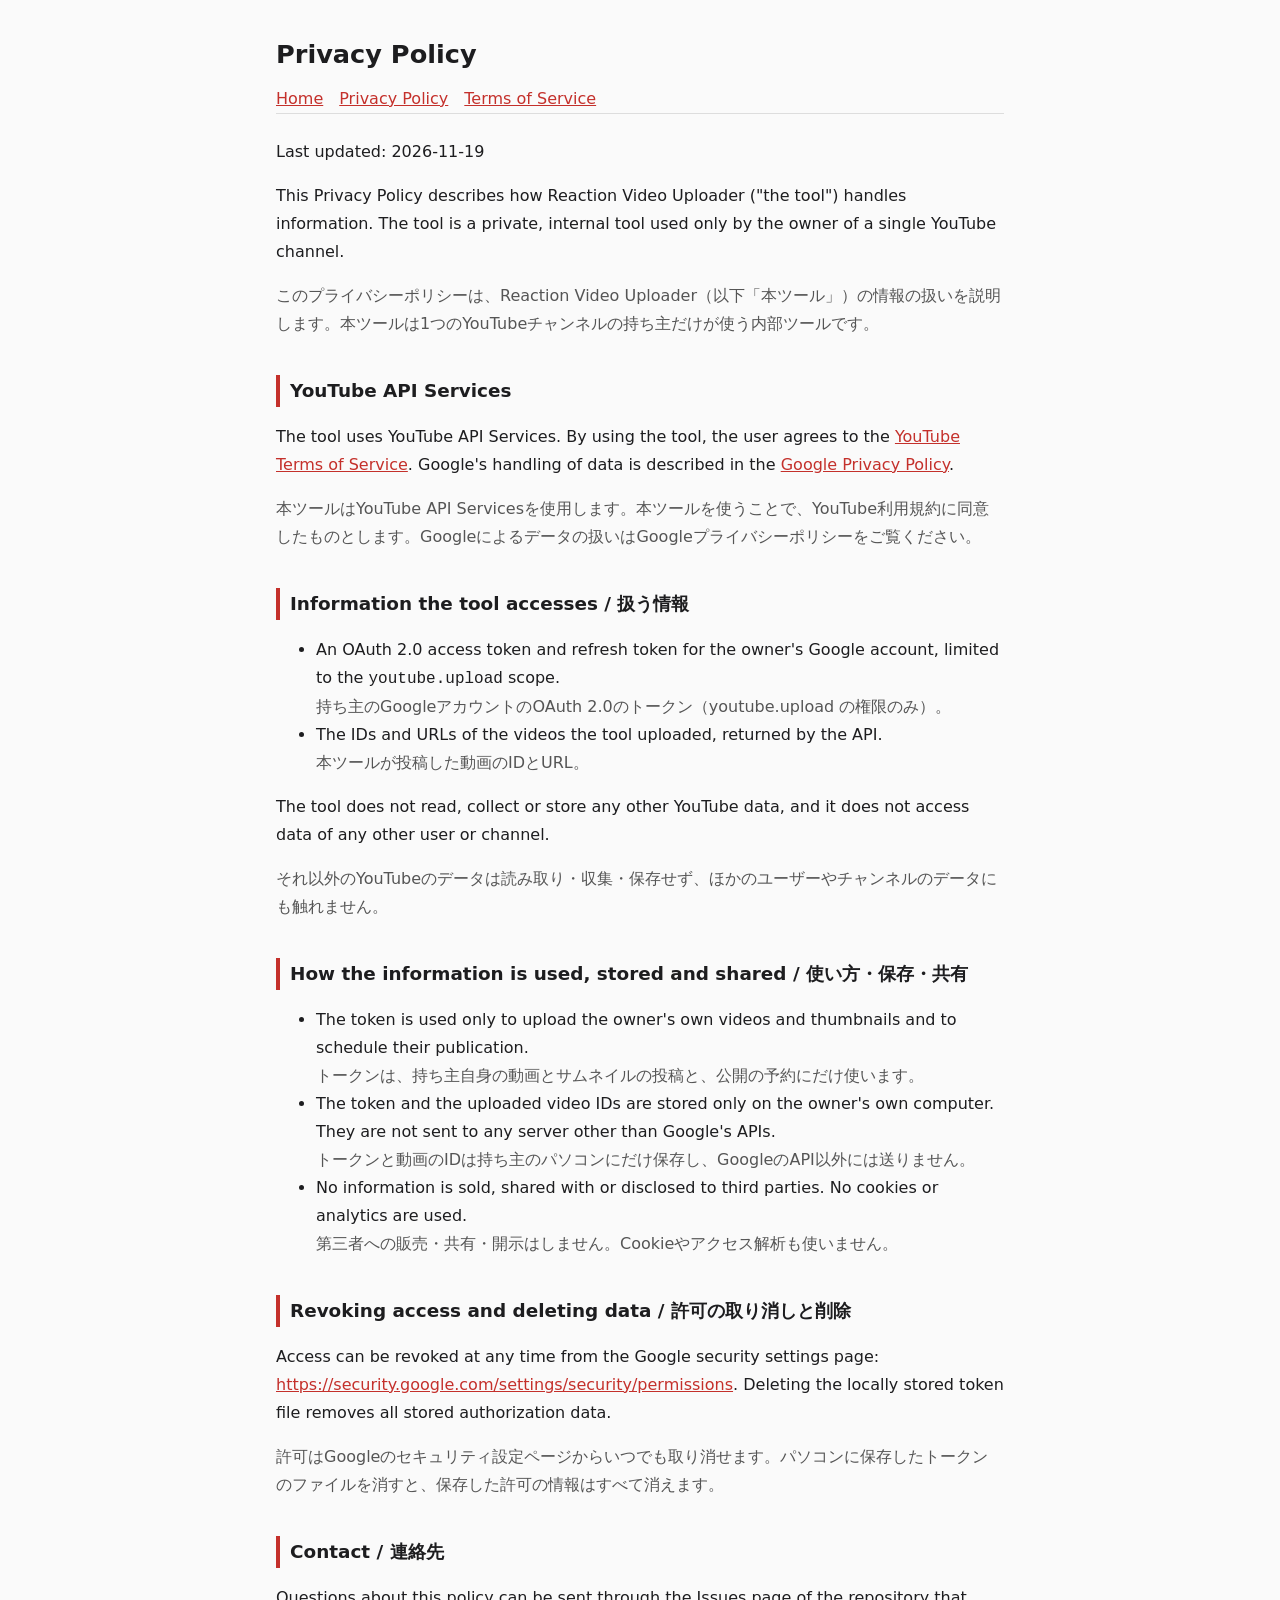
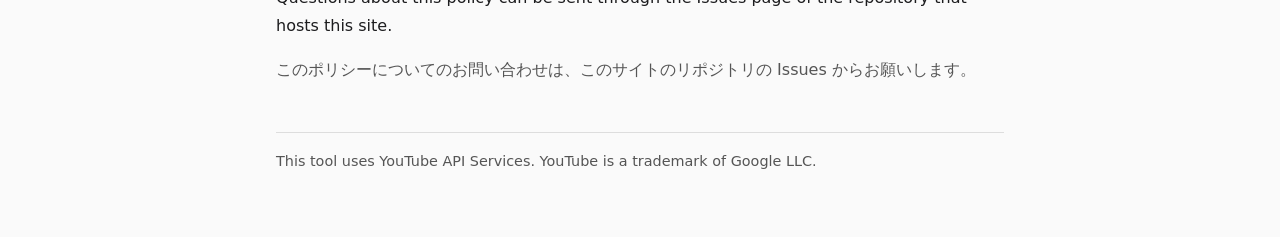
==== privacy.html @ 0e489aeb "Add tool description, privacy policy and terms of service pages" ====
<!doctype html>
<html lang="en">
<head>
<meta charset="utf-8">
<meta name="viewport" content="width=device-width, initial-scale=1">
<title>Privacy Policy</title>
<link rel="stylesheet" href="style.css">
</head>
<body>
<main>
<header>
  <h1>Privacy Policy</h1>
  <nav><a href="index.html">Home</a><a href="privacy.html">Privacy Policy</a><a href="terms.html">Terms of Service</a></nav>
</header>
<p>Last updated: 2026-11-19</p>

<p>This Privacy Policy describes how Reaction Video Uploader ("the tool") handles information.
The tool is a private, internal tool used only by the owner of a single YouTube channel.</p>
<p class="ja">このプライバシーポリシーは、Reaction Video Uploader（以下「本ツール」）の情報の扱いを説明します。本ツールは1つのYouTubeチャンネルの持ち主だけが使う内部ツールです。</p>

<h2>YouTube API Services</h2>
<p>The tool uses YouTube API Services. By using the tool, the user agrees to the
<a href="https://www.youtube.com/t/terms">YouTube Terms of Service</a>.
Google's handling of data is described in the
<a href="https://policies.google.com/privacy">Google Privacy Policy</a>.</p>
<p class="ja">本ツールはYouTube API Servicesを使用します。本ツールを使うことで、YouTube利用規約に同意したものとします。Googleによるデータの扱いはGoogleプライバシーポリシーをご覧ください。</p>

<h2>Information the tool accesses / 扱う情報</h2>
<ul>
  <li>An OAuth 2.0 access token and refresh token for the owner's Google account, limited to the
    <code>youtube.upload</code> scope.<br><span class="ja">持ち主のGoogleアカウントのOAuth 2.0のトークン（youtube.upload の権限のみ）。</span></li>
  <li>The IDs and URLs of the videos the tool uploaded, returned by the API.<br><span class="ja">本ツールが投稿した動画のIDとURL。</span></li>
</ul>
<p>The tool does not read, collect or store any other YouTube data, and it does not access data of any other user or channel.</p>
<p class="ja">それ以外のYouTubeのデータは読み取り・収集・保存せず、ほかのユーザーやチャンネルのデータにも触れません。</p>

<h2>How the information is used, stored and shared / 使い方・保存・共有</h2>
<ul>
  <li>The token is used only to upload the owner's own videos and thumbnails and to schedule their publication.<br><span class="ja">トークンは、持ち主自身の動画とサムネイルの投稿と、公開の予約にだけ使います。</span></li>
  <li>The token and the uploaded video IDs are stored only on the owner's own computer. They are not sent to any server other than Google's APIs.<br><span class="ja">トークンと動画のIDは持ち主のパソコンにだけ保存し、GoogleのAPI以外には送りません。</span></li>
  <li>No information is sold, shared with or disclosed to third parties. No cookies or analytics are used.<br><span class="ja">第三者への販売・共有・開示はしません。Cookieやアクセス解析も使いません。</span></li>
</ul>

<h2>Revoking access and deleting data / 許可の取り消しと削除</h2>
<p>Access can be revoked at any time from the Google security settings page:
<a href="https://security.google.com/settings/security/permissions">https://security.google.com/settings/security/permissions</a>.
Deleting the locally stored token file removes all stored authorization data.</p>
<p class="ja">許可はGoogleのセキュリティ設定ページからいつでも取り消せます。パソコンに保存したトークンのファイルを消すと、保存した許可の情報はすべて消えます。</p>

<h2>Contact / 連絡先</h2>
<p>Questions about this policy can be sent through the Issues page of the repository that hosts this site.</p>
<p class="ja">このポリシーについてのお問い合わせは、このサイトのリポジトリの Issues からお願いします。</p>

<footer>This tool uses YouTube API Services. YouTube is a trademark of Google LLC.</footer>
</main>
</body>
</html>
---- style.css ----
:root { --bg:#fafafa; --fg:#1d1d1f; --muted:#555; --line:#ddd; --accent:#c4302b; }
@media (prefers-color-scheme: dark) { :root { --bg:#151515; --fg:#eee; --muted:#aaa; --line:#333; --accent:#ff5a52; } }
* { box-sizing: border-box; }
body { margin:0; background:var(--bg); color:var(--fg); font:16px/1.75 system-ui, -apple-system, "Segoe UI", "Hiragino Sans", "Meiryo", sans-serif; }
main { max-width: 760px; margin: 0 auto; padding: 32px 16px 64px; }
header { border-bottom: 1px solid var(--line); margin-bottom: 24px; }
h1 { font-size: 1.6rem; margin: 0 0 8px; }
h2 { font-size: 1.15rem; margin-top: 2em; border-left: 4px solid var(--accent); padding-left: 10px; }
nav a { margin-right: 16px; }
a { color: var(--accent); }
.ja { color: var(--muted); }
footer { margin-top: 48px; border-top: 1px solid var(--line); padding-top: 16px; font-size: .9rem; color: var(--muted); }
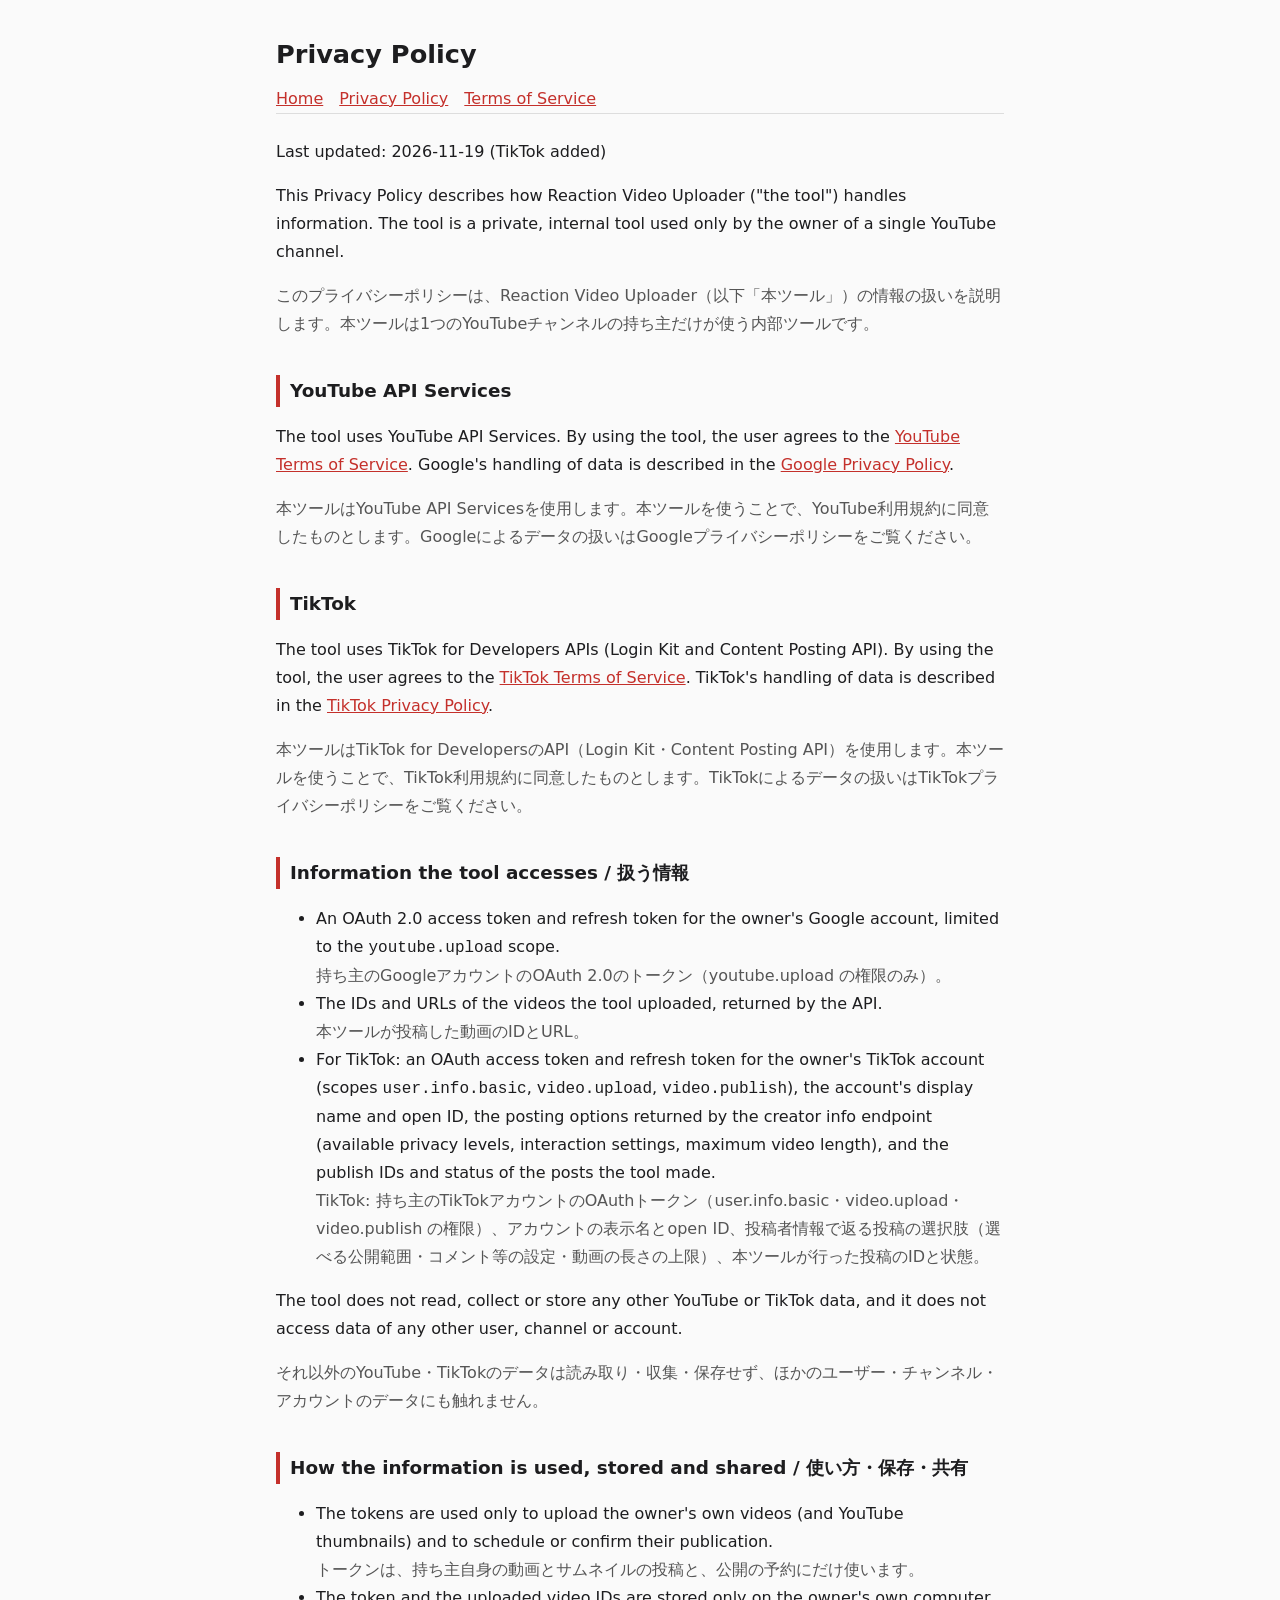
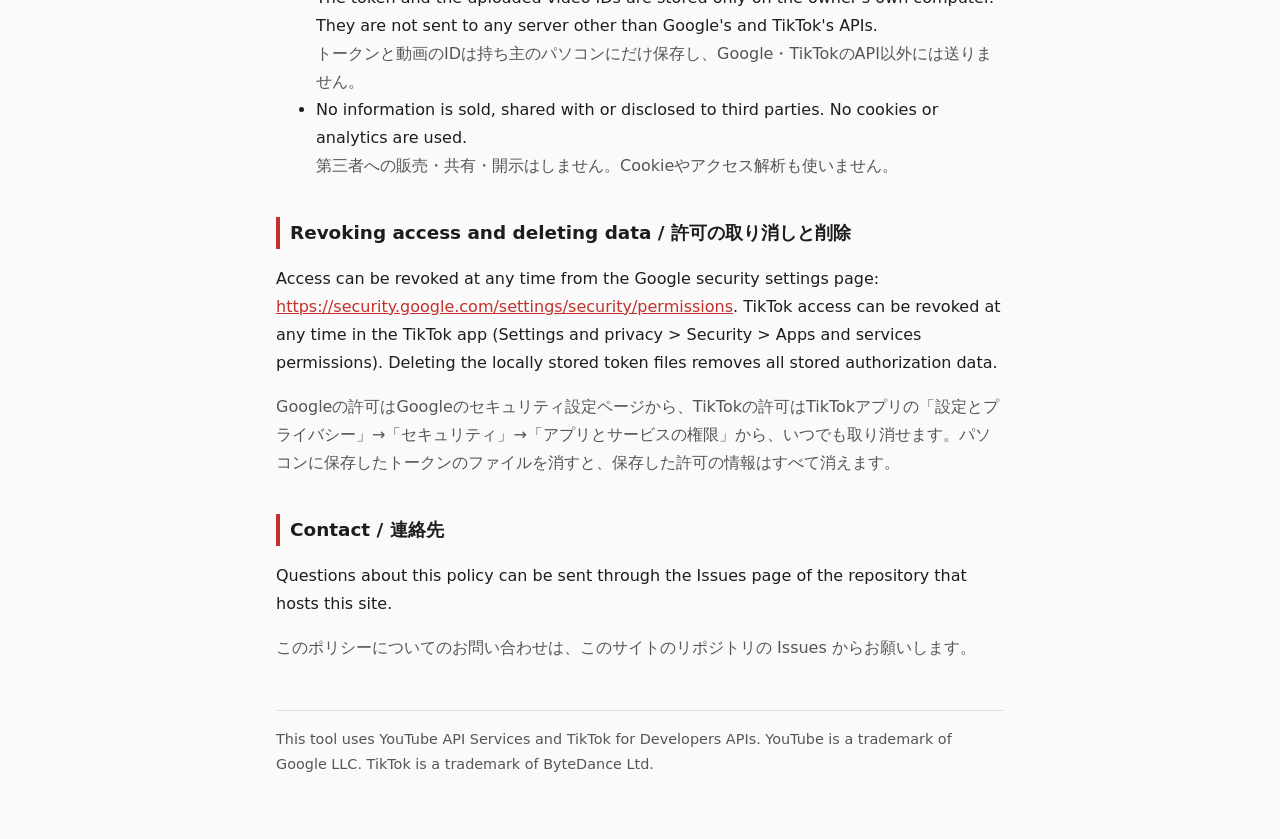
==== commit 41a9359a: "Add TikTok (Login Kit, Content Posting API) to description, privacy policy and terms" ====
--- a/privacy.html
+++ b/privacy.html
@@ -12,7 +12,7 @@
   <h1>Privacy Policy</h1>
   <nav><a href="index.html">Home</a><a href="privacy.html">Privacy Policy</a><a href="terms.html">Terms of Service</a></nav>
 </header>
-<p>Last updated: 2026-11-19</p>
+<p>Last updated: 2026-11-19 (TikTok added)</p>
 
 <p>This Privacy Policy describes how Reaction Video Uploader ("the tool") handles information.
 The tool is a private, internal tool used only by the owner of a single YouTube channel.</p>
@@ -25,33 +25,43 @@
 <a href="https://policies.google.com/privacy">Google Privacy Policy</a>.</p>
 <p class="ja">本ツールはYouTube API Servicesを使用します。本ツールを使うことで、YouTube利用規約に同意したものとします。Googleによるデータの扱いはGoogleプライバシーポリシーをご覧ください。</p>
 
+<h2>TikTok</h2>
+<p>The tool uses TikTok for Developers APIs (Login Kit and Content Posting API). By using the tool, the user agrees to the
+<a href="https://www.tiktok.com/legal/terms-of-service">TikTok Terms of Service</a>. TikTok's handling of data is described in the
+<a href="https://www.tiktok.com/legal/privacy-policy">TikTok Privacy Policy</a>.</p>
+<p class="ja">本ツールはTikTok for DevelopersのAPI（Login Kit・Content Posting API）を使用します。本ツールを使うことで、TikTok利用規約に同意したものとします。TikTokによるデータの扱いはTikTokプライバシーポリシーをご覧ください。</p>
+
 <h2>Information the tool accesses / 扱う情報</h2>
 <ul>
   <li>An OAuth 2.0 access token and refresh token for the owner's Google account, limited to the
     <code>youtube.upload</code> scope.<br><span class="ja">持ち主のGoogleアカウントのOAuth 2.0のトークン（youtube.upload の権限のみ）。</span></li>
   <li>The IDs and URLs of the videos the tool uploaded, returned by the API.<br><span class="ja">本ツールが投稿した動画のIDとURL。</span></li>
+  <li>For TikTok: an OAuth access token and refresh token for the owner's TikTok account (scopes <code>user.info.basic</code>,
+    <code>video.upload</code>, <code>video.publish</code>), the account's display name and open ID, the posting options returned by the
+    creator info endpoint (available privacy levels, interaction settings, maximum video length), and the publish IDs and status of the posts the tool made.<br><span class="ja">TikTok: 持ち主のTikTokアカウントのOAuthトークン（user.info.basic・video.upload・video.publish の権限）、アカウントの表示名とopen ID、投稿者情報で返る投稿の選択肢（選べる公開範囲・コメント等の設定・動画の長さの上限）、本ツールが行った投稿のIDと状態。</span></li>
 </ul>
-<p>The tool does not read, collect or store any other YouTube data, and it does not access data of any other user or channel.</p>
-<p class="ja">それ以外のYouTubeのデータは読み取り・収集・保存せず、ほかのユーザーやチャンネルのデータにも触れません。</p>
+<p>The tool does not read, collect or store any other YouTube or TikTok data, and it does not access data of any other user, channel or account.</p>
+<p class="ja">それ以外のYouTube・TikTokのデータは読み取り・収集・保存せず、ほかのユーザー・チャンネル・アカウントのデータにも触れません。</p>
 
 <h2>How the information is used, stored and shared / 使い方・保存・共有</h2>
 <ul>
-  <li>The token is used only to upload the owner's own videos and thumbnails and to schedule their publication.<br><span class="ja">トークンは、持ち主自身の動画とサムネイルの投稿と、公開の予約にだけ使います。</span></li>
-  <li>The token and the uploaded video IDs are stored only on the owner's own computer. They are not sent to any server other than Google's APIs.<br><span class="ja">トークンと動画のIDは持ち主のパソコンにだけ保存し、GoogleのAPI以外には送りません。</span></li>
+  <li>The tokens are used only to upload the owner's own videos (and YouTube thumbnails) and to schedule or confirm their publication.<br><span class="ja">トークンは、持ち主自身の動画とサムネイルの投稿と、公開の予約にだけ使います。</span></li>
+  <li>The token and the uploaded video IDs are stored only on the owner's own computer. They are not sent to any server other than Google's and TikTok's APIs.<br><span class="ja">トークンと動画のIDは持ち主のパソコンにだけ保存し、Google・TikTokのAPI以外には送りません。</span></li>
   <li>No information is sold, shared with or disclosed to third parties. No cookies or analytics are used.<br><span class="ja">第三者への販売・共有・開示はしません。Cookieやアクセス解析も使いません。</span></li>
 </ul>
 
 <h2>Revoking access and deleting data / 許可の取り消しと削除</h2>
 <p>Access can be revoked at any time from the Google security settings page:
 <a href="https://security.google.com/settings/security/permissions">https://security.google.com/settings/security/permissions</a>.
-Deleting the locally stored token file removes all stored authorization data.</p>
-<p class="ja">許可はGoogleのセキュリティ設定ページからいつでも取り消せます。パソコンに保存したトークンのファイルを消すと、保存した許可の情報はすべて消えます。</p>
+TikTok access can be revoked at any time in the TikTok app (Settings and privacy &gt; Security &gt; Apps and services permissions).
+Deleting the locally stored token files removes all stored authorization data.</p>
+<p class="ja">Googleの許可はGoogleのセキュリティ設定ページから、TikTokの許可はTikTokアプリの「設定とプライバシー」→「セキュリティ」→「アプリとサービスの権限」から、いつでも取り消せます。パソコンに保存したトークンのファイルを消すと、保存した許可の情報はすべて消えます。</p>
 
 <h2>Contact / 連絡先</h2>
 <p>Questions about this policy can be sent through the Issues page of the repository that hosts this site.</p>
 <p class="ja">このポリシーについてのお問い合わせは、このサイトのリポジトリの Issues からお願いします。</p>
 
-<footer>This tool uses YouTube API Services. YouTube is a trademark of Google LLC.</footer>
+<footer>This tool uses YouTube API Services and TikTok for Developers APIs. YouTube is a trademark of Google LLC. TikTok is a trademark of ByteDance Ltd.</footer>
 </main>
 </body>
 </html>
--- a/style.css
+++ b/style.css
@@ -10,3 +10,4 @@
 a { color: var(--accent); }
 .ja { color: var(--muted); }
 footer { margin-top: 48px; border-top: 1px solid var(--line); padding-top: 16px; font-size: .9rem; color: var(--muted); }
+code { overflow-wrap: anywhere; }
